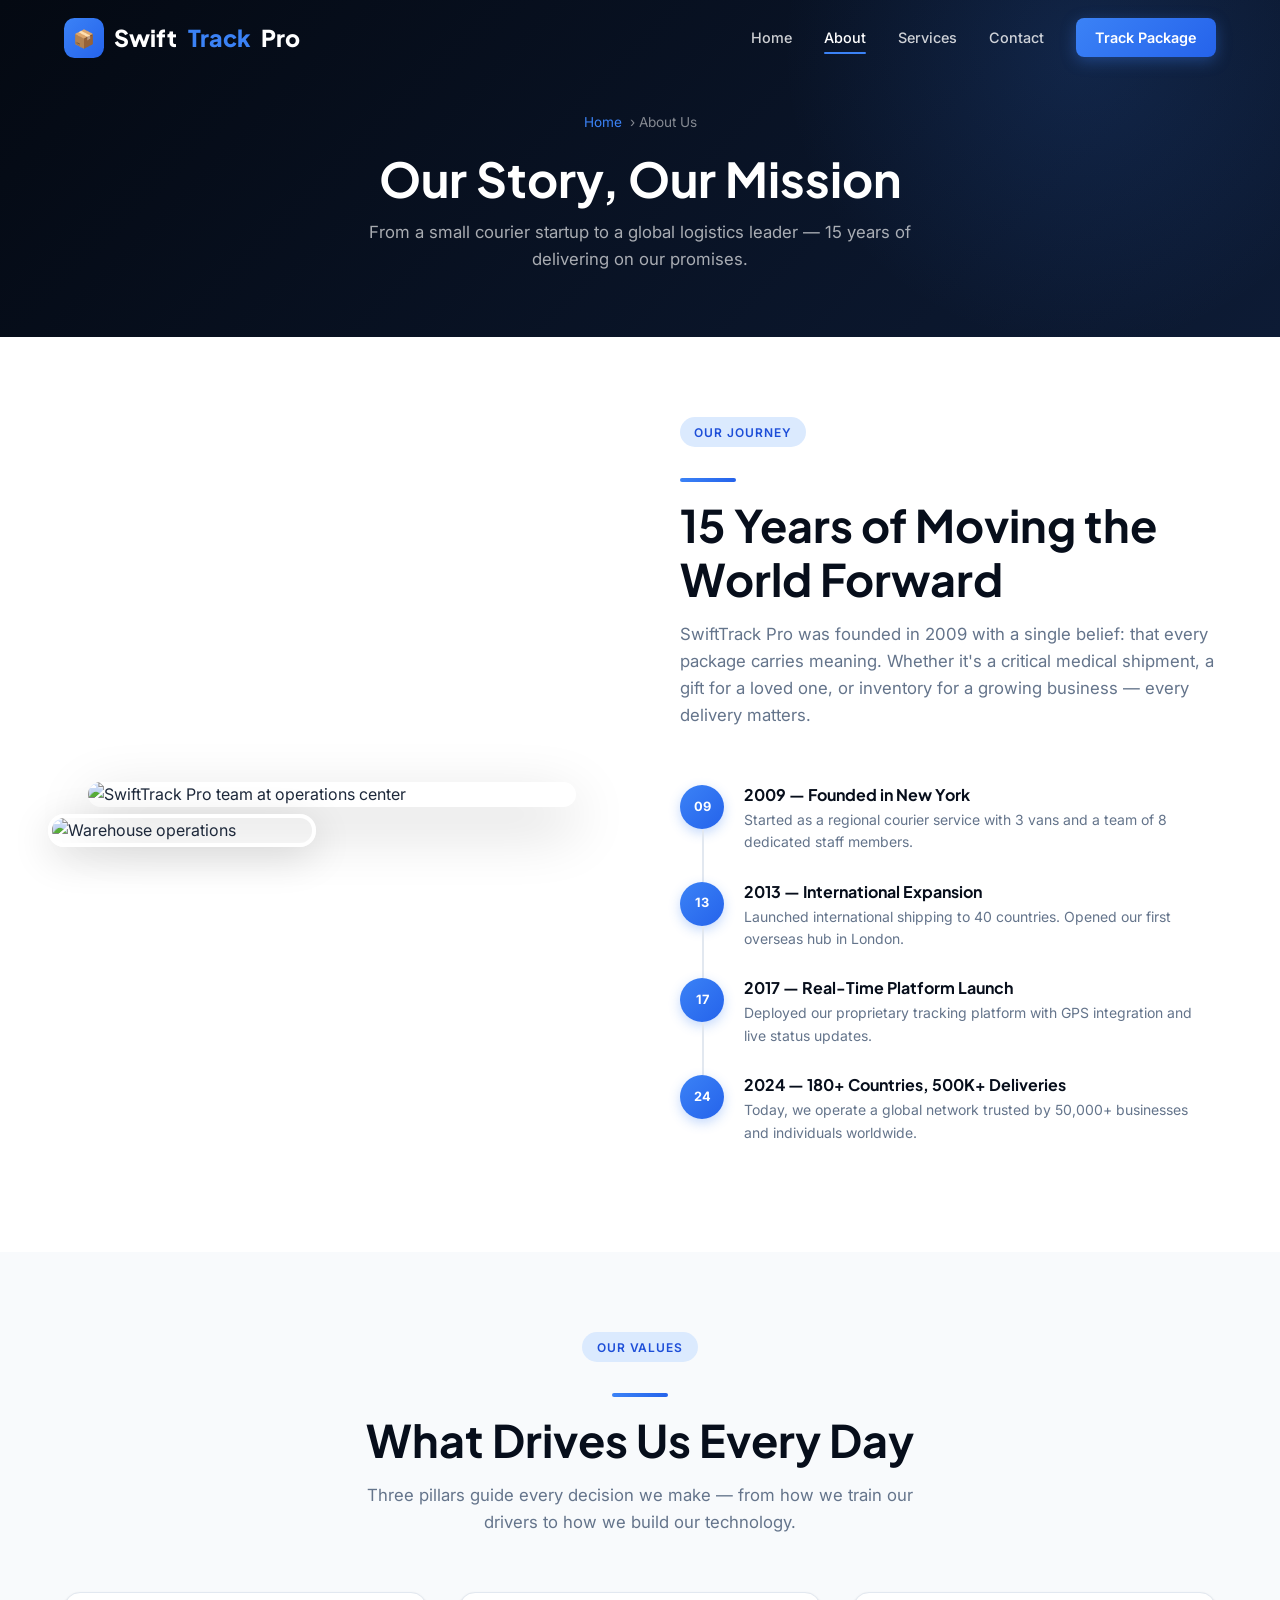
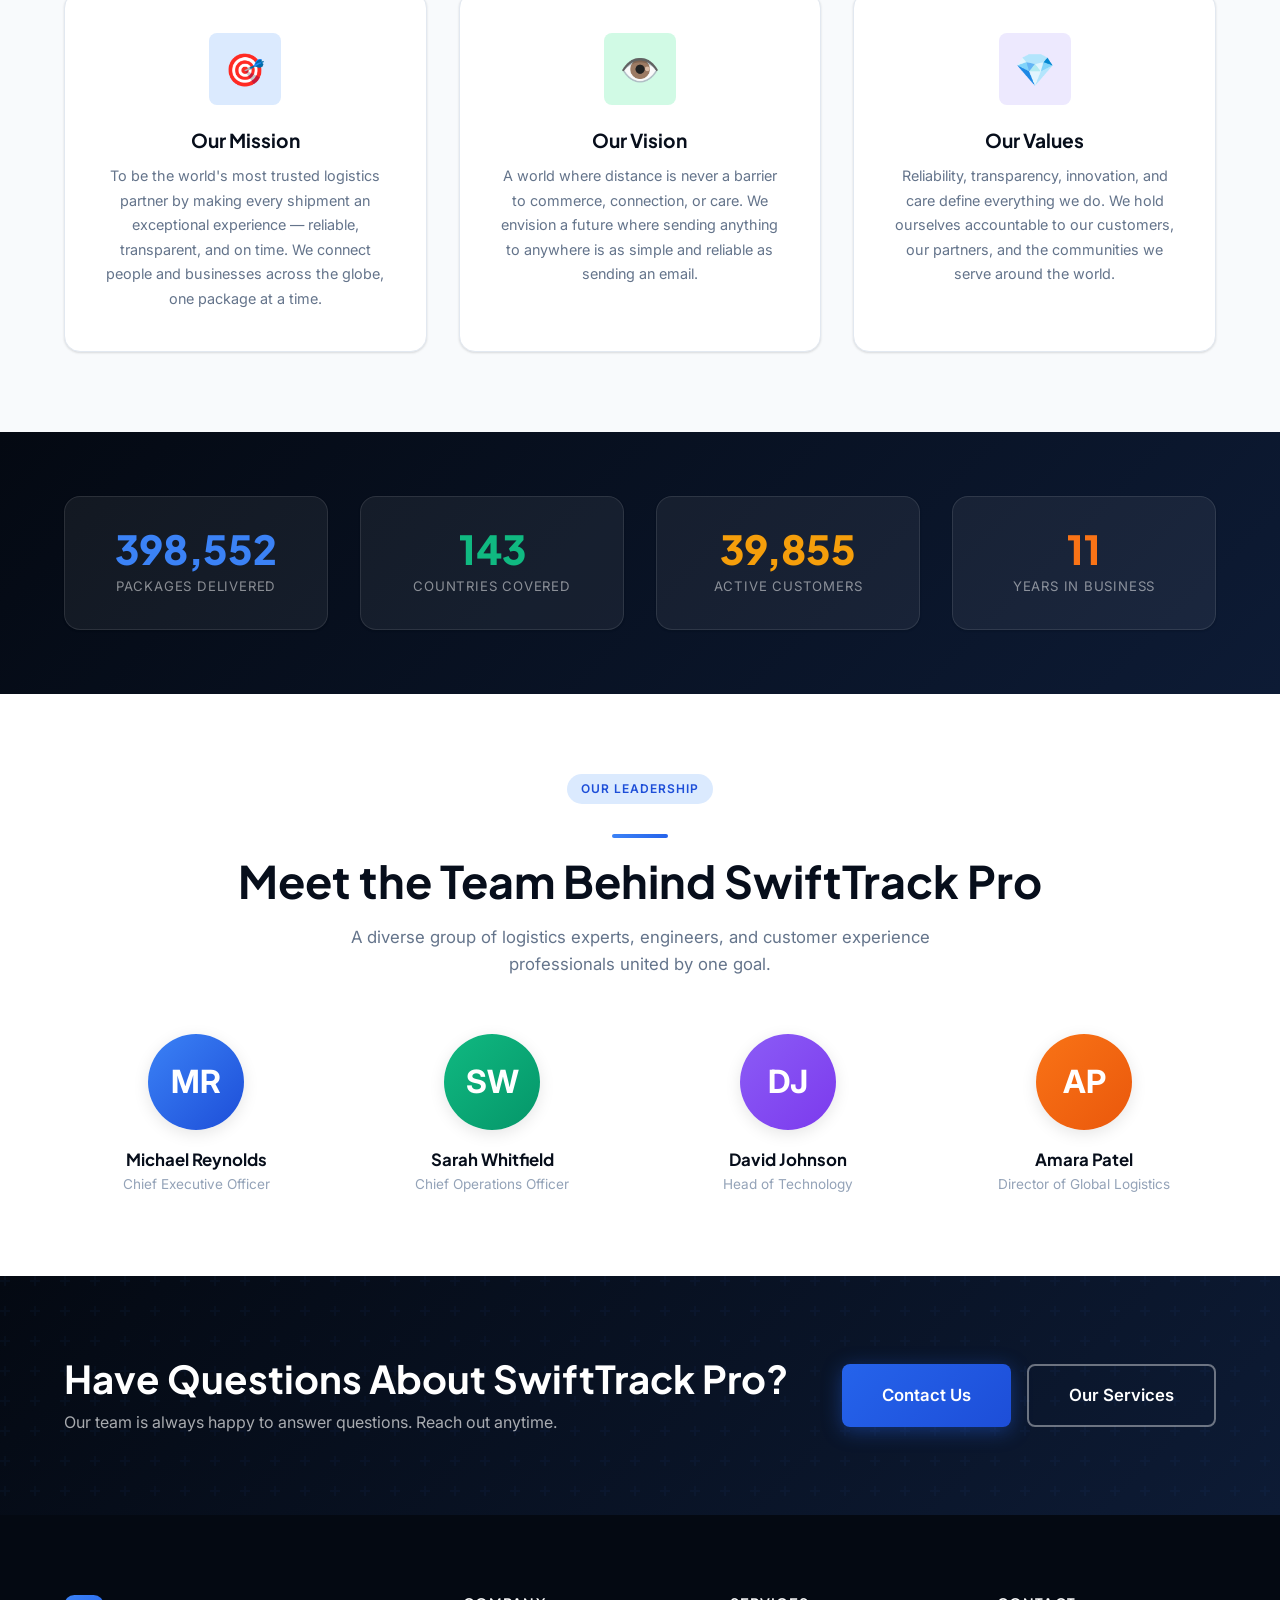
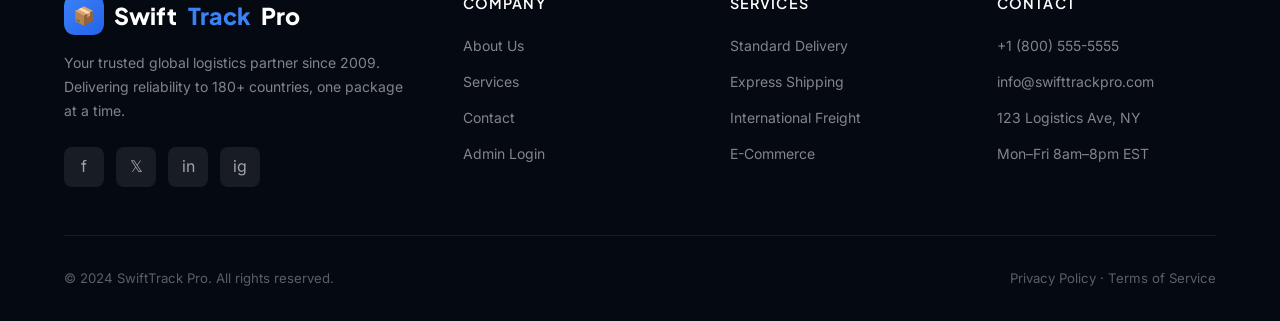
==== about.html @ 7451235c "swift track pro" ====
<!DOCTYPE html>
<html lang="en">
<head>
  <meta charset="UTF-8" />
  <meta name="viewport" content="width=device-width, initial-scale=1.0" />
  <title>About Us — SwiftTrack Pro</title>
  <meta name="description" content="Learn the story behind SwiftTrack Pro — our mission, team, and 15 years of delivering trust across 180 countries." />
  <link rel="stylesheet" href="css/style.css" />
  <link rel="icon" href="data:image/svg+xml,<svg xmlns='http://www.w3.org/2000/svg' viewBox='0 0 100 100'><text y='.9em' font-size='90'>📦</text></svg>" />
</head>
<body>

<!-- NAVBAR -->
<nav class="navbar transparent">
  <div class="container navbar-inner">
    <a href="index.html" class="logo"><div class="logo-icon">📦</div>Swift<span>Track</span> Pro</a>
    <div class="nav-links">
      <a href="index.html">Home</a>
      <a href="about.html" class="active">About</a>
      <a href="services.html">Services</a>
      <a href="contact.html">Contact</a>
      <a href="track.html" class="nav-track-btn">Track Package</a>
    </div>
    <button class="hamburger" id="hamburger"><span></span><span></span><span></span></button>
  </div>
</nav>
<div class="mobile-nav" id="mobile-nav">
  <button class="mobile-close" id="mobile-close">✕</button>
  <a href="index.html">Home</a><a href="about.html">About</a><a href="services.html">Services</a><a href="contact.html">Contact</a>
  <a href="track.html" style="color:var(--blue-light)">Track Package</a>
</div>

<!-- PAGE HERO -->
<section class="page-hero">
  <div class="breadcrumb"><a href="index.html">Home</a> › About Us</div>
  <h1>Our Story, Our Mission</h1>
  <p>From a small courier startup to a global logistics leader — 15 years of delivering on our promises.</p>
</section>

<!-- ── STORY ── -->
<section class="section about-story">
  <div class="container">
    <div class="about-story-grid">
      <div class="about-img-stack" data-animate="left">
        <img class="about-img-main" src="https://images.unsplash.com/photo-1566576912321-d58ddd7a6088?w=700&q=80" alt="SwiftTrack Pro team at operations center" loading="lazy" />
        <img class="about-img-accent" src="https://images.unsplash.com/photo-1553413077-190dd305871c?w=400&q=80" alt="Warehouse operations" loading="lazy" />
      </div>
      <div data-animate="right">
        <div class="section-heading">
          <span class="badge badge-blue">Our Journey</span>
          <div class="heading-line"></div>
          <h2>15 Years of Moving the World Forward</h2>
          <p>SwiftTrack Pro was founded in 2009 with a single belief: that every package carries meaning. Whether it's a critical medical shipment, a gift for a loved one, or inventory for a growing business — every delivery matters.</p>
        </div>
        <div class="timeline-wrap">
          <div class="timeline-item">
            <div class="timeline-dot">09</div>
            <div class="timeline-content">
              <h4>2009 — Founded in New York</h4>
              <p>Started as a regional courier service with 3 vans and a team of 8 dedicated staff members.</p>
            </div>
          </div>
          <div class="timeline-item">
            <div class="timeline-dot">13</div>
            <div class="timeline-content">
              <h4>2013 — International Expansion</h4>
              <p>Launched international shipping to 40 countries. Opened our first overseas hub in London.</p>
            </div>
          </div>
          <div class="timeline-item">
            <div class="timeline-dot">17</div>
            <div class="timeline-content">
              <h4>2017 — Real-Time Platform Launch</h4>
              <p>Deployed our proprietary tracking platform with GPS integration and live status updates.</p>
            </div>
          </div>
          <div class="timeline-item">
            <div class="timeline-dot">24</div>
            <div class="timeline-content">
              <h4>2024 — 180+ Countries, 500K+ Deliveries</h4>
              <p>Today, we operate a global network trusted by 50,000+ businesses and individuals worldwide.</p>
            </div>
          </div>
        </div>
      </div>
    </div>
  </div>
</section>

<!-- ── MISSION / VALUES ── -->
<section class="section mission-section">
  <div class="container">
    <div class="section-heading center text-center" data-animate>
      <span class="badge badge-blue">Our Values</span>
      <div class="heading-line"></div>
      <h2>What Drives Us Every Day</h2>
      <p>Three pillars guide every decision we make — from how we train our drivers to how we build our technology.</p>
    </div>
    <div class="mission-cards">
      <div class="mission-card" data-animate data-delay="1">
        <div class="mission-card-icon" style="background:#dbeafe">🎯</div>
        <h3>Our Mission</h3>
        <p>To be the world's most trusted logistics partner by making every shipment an exceptional experience — reliable, transparent, and on time. We connect people and businesses across the globe, one package at a time.</p>
      </div>
      <div class="mission-card" data-animate data-delay="2">
        <div class="mission-card-icon" style="background:#d1fae5">👁️</div>
        <h3>Our Vision</h3>
        <p>A world where distance is never a barrier to commerce, connection, or care. We envision a future where sending anything to anywhere is as simple and reliable as sending an email.</p>
      </div>
      <div class="mission-card" data-animate data-delay="3">
        <div class="mission-card-icon" style="background:#ede9fe">💎</div>
        <h3>Our Values</h3>
        <p>Reliability, transparency, innovation, and care define everything we do. We hold ourselves accountable to our customers, our partners, and the communities we serve around the world.</p>
      </div>
    </div>
  </div>
</section>

<!-- ── STATS BAR ── -->
<section class="section" style="background:linear-gradient(135deg,var(--navy-dark),var(--navy-mid));padding:4rem 0">
  <div class="container">
    <div class="stats-card-grid" style="grid-template-columns:repeat(4,1fr);gap:2rem" data-animate>
      <div class="stat-card" style="background:rgba(255,255,255,.06);border-color:rgba(255,255,255,.1)">
        <div class="stat-number" style="color:var(--blue-light)" data-count="500000">0</div>
        <div class="stat-label" style="color:rgba(255,255,255,.5)">Packages Delivered</div>
      </div>
      <div class="stat-card" style="background:rgba(255,255,255,.06);border-color:rgba(255,255,255,.1)">
        <div class="stat-number" style="color:var(--green-light)" data-count="180">0</div>
        <div class="stat-label" style="color:rgba(255,255,255,.5)">Countries Covered</div>
      </div>
      <div class="stat-card" style="background:rgba(255,255,255,.06);border-color:rgba(255,255,255,.1)">
        <div class="stat-number" style="color:#f59e0b" data-count="50000">0</div>
        <div class="stat-label" style="color:rgba(255,255,255,.5)">Active Customers</div>
      </div>
      <div class="stat-card" style="background:rgba(255,255,255,.06);border-color:rgba(255,255,255,.1)">
        <div class="stat-number" style="color:#f97316" data-count="15">0</div>
        <div class="stat-label" style="color:rgba(255,255,255,.5)">Years in Business</div>
      </div>
    </div>
  </div>
</section>

<!-- ── TEAM ── -->
<section class="section team-section">
  <div class="container">
    <div class="section-heading center text-center" data-animate>
      <span class="badge badge-blue">Our Leadership</span>
      <div class="heading-line"></div>
      <h2>Meet the Team Behind SwiftTrack Pro</h2>
      <p>A diverse group of logistics experts, engineers, and customer experience professionals united by one goal.</p>
    </div>
    <div class="team-grid">
      <div class="team-card" data-animate data-delay="1">
        <div class="team-avatar" style="background:linear-gradient(135deg,#3b82f6,#1d4ed8)">MR</div>
        <h4>Michael Reynolds</h4>
        <p>Chief Executive Officer</p>
      </div>
      <div class="team-card" data-animate data-delay="2">
        <div class="team-avatar" style="background:linear-gradient(135deg,#10b981,#059669)">SW</div>
        <h4>Sarah Whitfield</h4>
        <p>Chief Operations Officer</p>
      </div>
      <div class="team-card" data-animate data-delay="3">
        <div class="team-avatar" style="background:linear-gradient(135deg,#8b5cf6,#7c3aed)">DJ</div>
        <h4>David Johnson</h4>
        <p>Head of Technology</p>
      </div>
      <div class="team-card" data-animate data-delay="4">
        <div class="team-avatar" style="background:linear-gradient(135deg,#f97316,#ea580c)">AP</div>
        <h4>Amara Patel</h4>
        <p>Director of Global Logistics</p>
      </div>
    </div>
  </div>
</section>

<!-- CONTACT CTA -->
<section class="section contact-preview">
  <div class="container">
    <div class="contact-preview-inner">
      <div>
        <h2>Have Questions About SwiftTrack Pro?</h2>
        <p>Our team is always happy to answer questions. Reach out anytime.</p>
      </div>
      <div class="contact-btns">
        <a href="contact.html" class="btn btn-primary btn-lg">Contact Us</a>
        <a href="services.html" class="btn btn-outline btn-lg">Our Services</a>
      </div>
    </div>
  </div>
</section>

<!-- FOOTER -->
<footer class="footer">
  <div class="container">
    <div class="footer-grid">
      <div class="footer-brand">
        <div class="logo" style="margin-bottom:1rem"><div class="logo-icon">📦</div>Swift<span>Track</span> Pro</div>
        <p>Your trusted global logistics partner since 2009. Delivering reliability to 180+ countries, one package at a time.</p>
        <div class="footer-socials">
          <a href="#" class="social-btn">f</a><a href="#" class="social-btn">𝕏</a>
          <a href="#" class="social-btn">in</a><a href="#" class="social-btn">ig</a>
        </div>
      </div>
      <div class="footer-col"><h4>Company</h4><ul><li><a href="about.html">About Us</a></li><li><a href="services.html">Services</a></li><li><a href="contact.html">Contact</a></li><li><a href="admin-login.html">Admin Login</a></li></ul></div>
      <div class="footer-col"><h4>Services</h4><ul><li><a href="services.html">Standard Delivery</a></li><li><a href="services.html">Express Shipping</a></li><li><a href="services.html">International Freight</a></li><li><a href="services.html">E-Commerce</a></li></ul></div>
      <div class="footer-col"><h4>Contact</h4><ul><li><a href="tel:+18005555555">+1 (800) 555-5555</a></li><li><a href="mailto:info@swifttrackpro.com">info@swifttrackpro.com</a></li><li><a href="#">123 Logistics Ave, NY</a></li><li><a href="#">Mon–Fri 8am–8pm EST</a></li></ul></div>
    </div>
    <div class="footer-bottom">
      <p>© 2024 SwiftTrack Pro. All rights reserved.</p>
      <p>Privacy Policy · Terms of Service</p>
    </div>
  </div>
</footer>

<script src="js/main.js"></script>
</body>
</html>
---- css/style.css ----
/* ============================================================
   SwiftTrack Pro — Global Stylesheet
   ============================================================ */

@import url('https://fonts.googleapis.com/css2?family=Inter:wght@300;400;500;600;700;800;900&family=Plus+Jakarta+Sans:wght@400;500;600;700;800&display=swap');

/* ── CSS Custom Properties ── */
:root {
  --navy:        #070e1b;
  --navy-dark:   #040912;
  --navy-mid:    #0d1b35;
  --navy-light:  #112144;
  --blue:        #1d4ed8;
  --blue-mid:    #2563eb;
  --blue-light:  #3b82f6;
  --blue-pale:   #dbeafe;
  --green:       #059669;
  --green-light: #10b981;
  --green-pale:  #d1fae5;
  --orange:      #f97316;
  --orange-pale: #ffedd5;
  --red:         #dc2626;
  --red-pale:    #fee2e2;
  --gray-50:     #f8fafc;
  --gray-100:    #f1f5f9;
  --gray-200:    #e2e8f0;
  --gray-300:    #cbd5e1;
  --gray-400:    #94a3b8;
  --gray-500:    #64748b;
  --gray-600:    #475569;
  --gray-700:    #334155;
  --gray-800:    #1e293b;
  --white:       #ffffff;

  --font-main:   'Inter', sans-serif;
  --font-head:   'Plus Jakarta Sans', sans-serif;

  --shadow-sm:   0 1px 3px rgba(0,0,0,.08), 0 1px 2px rgba(0,0,0,.06);
  --shadow-md:   0 4px 16px rgba(0,0,0,.10);
  --shadow-lg:   0 10px 40px rgba(0,0,0,.14);
  --shadow-xl:   0 20px 60px rgba(0,0,0,.20);

  --radius-sm:   .5rem;
  --radius-md:   1rem;
  --radius-lg:   1.5rem;
  --radius-xl:   2rem;

  --transition:  .3s ease;
}

/* ── Reset & Base ── */
*, *::before, *::after { box-sizing: border-box; margin: 0; padding: 0; }

html { scroll-behavior: smooth; font-size: 16px; }

body {
  font-family: var(--font-main);
  background: var(--white);
  color: var(--gray-800);
  line-height: 1.6;
  overflow-x: hidden;
}

a { color: inherit; text-decoration: none; }
img { max-width: 100%; display: block; }
button { cursor: pointer; border: none; font-family: inherit; }
input, textarea, select { font-family: inherit; }
ul { list-style: none; }

/* ── Typography ── */
h1, h2, h3, h4, h5 {
  font-family: var(--font-head);
  line-height: 1.2;
  font-weight: 700;
}

/* ── Layout ── */
.container {
  width: 100%;
  max-width: 1200px;
  margin: 0 auto;
  padding: 0 1.5rem;
}

.section {
  padding: 5rem 0;
}

/* ── Utility ── */
.text-center { text-align: center; }
.text-gradient {
  background: linear-gradient(135deg, var(--blue-light), var(--green-light));
  -webkit-background-clip: text;
  -webkit-text-fill-color: transparent;
  background-clip: text;
}

.badge {
  display: inline-block;
  padding: .35rem .9rem;
  border-radius: 2rem;
  font-size: .75rem;
  font-weight: 600;
  letter-spacing: .08em;
  text-transform: uppercase;
}
.badge-blue   { background: var(--blue-pale);  color: var(--blue); }
.badge-green  { background: var(--green-pale); color: var(--green); }
.badge-orange { background: var(--orange-pale);color: var(--orange); }
.badge-red    { background: var(--red-pale);   color: var(--red); }

/* ── Buttons ── */
.btn {
  display: inline-flex;
  align-items: center;
  gap: .5rem;
  padding: .75rem 1.75rem;
  border-radius: var(--radius-sm);
  font-weight: 600;
  font-size: .95rem;
  transition: var(--transition);
  white-space: nowrap;
}
.btn-primary {
  background: linear-gradient(135deg, var(--blue-mid), var(--blue));
  color: var(--white);
  box-shadow: 0 4px 20px rgba(37,99,235,.4);
}
.btn-primary:hover {
  transform: translateY(-2px);
  box-shadow: 0 8px 30px rgba(37,99,235,.5);
}
.btn-outline {
  background: transparent;
  color: var(--white);
  border: 2px solid rgba(255,255,255,.4);
}
.btn-outline:hover {
  background: rgba(255,255,255,.1);
  border-color: var(--white);
}
.btn-outline-dark {
  background: transparent;
  color: var(--blue-mid);
  border: 2px solid var(--blue-mid);
}
.btn-outline-dark:hover {
  background: var(--blue-mid);
  color: var(--white);
}
.btn-green {
  background: linear-gradient(135deg, var(--green-light), var(--green));
  color: var(--white);
  box-shadow: 0 4px 20px rgba(16,185,129,.35);
}
.btn-green:hover {
  transform: translateY(-2px);
  box-shadow: 0 8px 30px rgba(16,185,129,.5);
}
.btn-lg { padding: 1rem 2.5rem; font-size: 1.05rem; }

/* ── Card ── */
.card {
  background: var(--white);
  border: 1px solid var(--gray-200);
  border-radius: var(--radius-md);
  box-shadow: var(--shadow-sm);
  transition: var(--transition);
}
.card:hover {
  box-shadow: var(--shadow-lg);
  transform: translateY(-4px);
}

/* ── Forms ── */
.form-group { margin-bottom: 1.25rem; }
.form-label {
  display: block;
  margin-bottom: .45rem;
  font-size: .875rem;
  font-weight: 600;
  color: var(--gray-700);
}
.form-control {
  width: 100%;
  padding: .75rem 1rem;
  border: 2px solid var(--gray-200);
  border-radius: var(--radius-sm);
  font-size: .95rem;
  color: var(--gray-800);
  background: var(--white);
  transition: var(--transition);
  outline: none;
}
.form-control:focus {
  border-color: var(--blue-light);
  box-shadow: 0 0 0 4px rgba(59,130,246,.12);
}
.form-control::placeholder { color: var(--gray-400); }

/* ── Alert Messages ── */
.alert {
  padding: 1rem 1.25rem;
  border-radius: var(--radius-sm);
  font-weight: 500;
  font-size: .9rem;
  display: flex;
  align-items: center;
  gap: .6rem;
  margin-bottom: 1rem;
}
.alert-success { background: var(--green-pale);  color: #065f46; border-left: 4px solid var(--green-light); }
.alert-error   { background: var(--red-pale);    color: #7f1d1d; border-left: 4px solid var(--red); }
.alert-info    { background: var(--blue-pale);   color: #1e3a8a; border-left: 4px solid var(--blue-light); }

/* ── Loading spinner ── */
.spinner {
  width: 1.25rem; height: 1.25rem;
  border: 2.5px solid rgba(255,255,255,.35);
  border-top-color: var(--white);
  border-radius: 50%;
  animation: spin .7s linear infinite;
  display: inline-block;
}
.spinner-dark {
  border-color: rgba(30,58,138,.2);
  border-top-color: var(--blue-mid);
}
@keyframes spin { to { transform: rotate(360deg); } }

/* ============================================================
   NAVBAR
   ============================================================ */
.navbar {
  position: fixed;
  top: 0; left: 0; right: 0;
  z-index: 1000;
  padding: 1.1rem 0;
  transition: background .4s ease, box-shadow .4s ease, padding .4s ease;
}
.navbar.transparent { background: transparent; }
.navbar.scrolled {
  background: rgba(7,14,27,.95);
  backdrop-filter: blur(20px);
  -webkit-backdrop-filter: blur(20px);
  box-shadow: 0 2px 30px rgba(0,0,0,.35);
  padding: .7rem 0;
}
.navbar-inner {
  display: flex;
  align-items: center;
  justify-content: space-between;
}
.logo {
  display: flex;
  align-items: center;
  gap: .65rem;
  font-family: var(--font-head);
  font-size: 1.45rem;
  font-weight: 800;
  color: var(--white);
}
.logo-icon {
  width: 2.5rem; height: 2.5rem;
  background: linear-gradient(135deg, var(--blue-light), var(--blue-mid));
  border-radius: .65rem;
  display: flex;
  align-items: center;
  justify-content: center;
  font-size: 1.1rem;
}
.logo span { color: var(--blue-light); }

.nav-links {
  display: flex;
  align-items: center;
  gap: 2rem;
}
.nav-links a {
  color: rgba(255,255,255,.8);
  font-size: .9rem;
  font-weight: 500;
  transition: color var(--transition);
  position: relative;
}
.nav-links a::after {
  content: '';
  position: absolute;
  bottom: -.3rem; left: 0;
  width: 0; height: 2px;
  background: var(--blue-light);
  border-radius: 2px;
  transition: width var(--transition);
}
.nav-links a:hover,
.nav-links a.active { color: var(--white); }
.nav-links a:hover::after,
.nav-links a.active::after { width: 100%; }

.nav-track-btn {
  background: linear-gradient(135deg, var(--blue-light), var(--blue-mid));
  color: var(--white) !important;
  padding: .5rem 1.2rem;
  border-radius: .5rem;
  font-weight: 600 !important;
  box-shadow: 0 4px 15px rgba(59,130,246,.35);
}
.nav-track-btn::after { display: none !important; }
.nav-track-btn:hover { box-shadow: 0 6px 20px rgba(59,130,246,.5); transform: translateY(-1px); }

.hamburger {
  display: none;
  flex-direction: column;
  gap: .35rem;
  background: none;
  padding: .4rem;
}
.hamburger span {
  display: block;
  width: 1.5rem; height: 2px;
  background: var(--white);
  border-radius: 2px;
  transition: var(--transition);
}
.hamburger.open span:nth-child(1) { transform: rotate(45deg) translate(5px,5px); }
.hamburger.open span:nth-child(2) { opacity: 0; }
.hamburger.open span:nth-child(3) { transform: rotate(-45deg) translate(5px,-5px); }

/* ── Mobile menu ── */
.mobile-nav {
  display: none;
  position: fixed;
  top: 0; left: 0; right: 0; bottom: 0;
  background: rgba(7,14,27,.98);
  z-index: 999;
  flex-direction: column;
  align-items: center;
  justify-content: center;
  gap: 2rem;
  backdrop-filter: blur(20px);
  -webkit-backdrop-filter: blur(20px);
}
.mobile-nav.open { display: flex; }
.mobile-nav a {
  color: var(--white);
  font-size: 1.5rem;
  font-weight: 600;
  font-family: var(--font-head);
  transition: color var(--transition);
}
.mobile-nav a:hover { color: var(--blue-light); }
.mobile-close {
  position: absolute;
  top: 1.5rem; right: 1.5rem;
  background: none;
  color: var(--white);
  font-size: 1.8rem;
  line-height: 1;
}

/* ============================================================
   HERO
   ============================================================ */
.hero {
  min-height: 100vh;
  background: var(--navy-dark);
  position: relative;
  display: flex;
  align-items: center;
  overflow: hidden;
}

/* ── Hero Background Slider ── */
.hero-slider {
  position: absolute;
  top: 0; left: 0; right: 0; bottom: 0;
  z-index: 0;
  background: var(--navy-dark);
}
.hero-slider::after {
  content: '';
  position: absolute;
  top: 0; left: 0; right: 0; bottom: 0;
  background: linear-gradient(135deg, rgba(4,9,18,0.85) 0%, rgba(13,27,53,0.7) 50%, rgba(17,32,64,0.85) 100%);
  z-index: 2;
}
.hero-slide {
  position: absolute;
  top: 0; left: 0; right: 0; bottom: 0;
  opacity: 0;
  background-size: cover;
  background-position: center;
  z-index: 1;
  animation: heroKenBurns 24s infinite;
}

/* 4 slides x 6s each = 24s total */
.hero-slide:nth-child(1) {
  background-image: url('https://images.unsplash.com/photo-1586528116311-ad8dd3c8310d?q=80&w=2070');
  animation-delay: 0s;
  animation-duration: 24s;
}
.hero-slide:nth-child(2) {
  background-image: url('https://images.unsplash.com/photo-1575390666060-b8eec1c70e28?q=80&w=2070');
  animation-delay: 6s;
  animation-duration: 24s;
}
.hero-slide:nth-child(3) {
  background-image: url('https://images.unsplash.com/photo-1601584115197-04ecc0da31d7?q=80&w=2070');
  animation-delay: 12s;
  animation-duration: 24s;
}
.hero-slide:nth-child(4) {
  background-image: url('https://images.unsplash.com/photo-1542296332-2e4473faf563?q=80&w=2070');
  animation-delay: 18s;
  animation-duration: 24s;
}

@keyframes heroKenBurns {
  0% {
    opacity: 0;
    transform: scale(1.15);
  }
  4% {
    opacity: 1;
  }
  25% {
    opacity: 1;
    transform: scale(1.04);
  }
  30% {
    opacity: 0;
    transform: scale(1);
  }
  100% {
    opacity: 0;
    transform: scale(1);
  }
}



.hero-content {
  position: relative;
  z-index: 1;
  max-width: 720px;
}
.hero-badge {
  display: inline-flex;
  align-items: center;
  gap: .5rem;
  background: rgba(59,130,246,.15);
  border: 1px solid rgba(59,130,246,.3);
  color: var(--blue-light);
  padding: .45rem 1.1rem;
  border-radius: 2rem;
  font-size: .8rem;
  font-weight: 600;
  letter-spacing: .07em;
  text-transform: uppercase;
  margin-bottom: 1.5rem;
  animation: fadeInUp .6s ease both;
}
.hero h1 {
  font-size: clamp(2.4rem, 5vw, 3.8rem);
  color: var(--white);
  margin-bottom: 1.5rem;
  animation: fadeInUp .7s ease .1s both;
}
.hero p {
  font-size: 1.15rem;
  color: rgba(255,255,255,.7);
  max-width: 560px;
  margin-bottom: 2.5rem;
  animation: fadeInUp .8s ease .2s both;
}
.hero-cta {
  display: flex;
  gap: 1rem;
  flex-wrap: wrap;
  animation: fadeInUp .9s ease .3s both;
}
.hero-stats {
  display: flex;
  gap: 3rem;
  margin-top: 3.5rem;
  animation: fadeInUp 1s ease .4s both;
}
.hero-stat-number {
  font-size: 2rem;
  font-weight: 800;
  color: var(--white);
  font-family: var(--font-head);
  line-height: 1;
}
.hero-stat-label {
  font-size: .8rem;
  color: rgba(255,255,255,.5);
  margin-top: .25rem;
  text-transform: uppercase;
  letter-spacing: .08em;
}

/* ── Quick-track widget ── */
.hero-track-widget {
  background: rgba(255,255,255,.06);
  backdrop-filter: blur(20px);
  -webkit-backdrop-filter: blur(20px);
  border: 1px solid rgba(255,255,255,.12);
  border-radius: var(--radius-md);
  padding: 1.75rem;
  margin-top: 2.5rem;
  max-width: 520px;
  animation: fadeInUp 1s ease .5s both;
}
.hero-track-widget h3 {
  color: var(--white);
  font-size: 1rem;
  margin-bottom: 1rem;
}
.track-input-row {
  display: flex;
  gap: .75rem;
}
.track-input-row .form-control {
  background: rgba(255,255,255,.08);
  border-color: rgba(255,255,255,.2);
  color: var(--white);
  flex: 1;
}
.track-input-row .form-control::placeholder { color: rgba(255,255,255,.4); }
.track-input-row .form-control:focus {
  border-color: var(--blue-light);
  background: rgba(255,255,255,.12);
  box-shadow: 0 0 0 4px rgba(59,130,246,.2);
}

/* ============================================================
   SECTION HEADINGS
   ============================================================ */
.section-heading {
  margin-bottom: 3.5rem;
}
.section-heading .badge { margin-bottom: .9rem; }
.section-heading h2 {
  font-size: clamp(1.9rem, 3.5vw, 2.8rem);
  color: var(--navy);
  margin-bottom: 1rem;
}
.section-heading p {
  font-size: 1.05rem;
  color: var(--gray-500);
  max-width: 580px;
}
.section-heading.center p { margin: 0 auto; }

/* divider line */
.heading-line {
  width: 3.5rem; height: 4px;
  background: linear-gradient(90deg, var(--blue-light), var(--blue-mid));
  border-radius: 2px;
  margin: 1rem 0;
}
.section-heading.center .heading-line { margin: 1rem auto; }

/* ============================================================
   HOME — INTRO / COMPANY
   ============================================================ */
.intro-section { background: var(--gray-50); }
.intro-grid {
  display: grid;
  grid-template-columns: 1fr 1fr;
  gap: 5rem;
  align-items: center;
}
.intro-img-wrap {
  position: relative;
}
.intro-img-wrap img {
  width: 100%;
  border-radius: var(--radius-lg);
  box-shadow: var(--shadow-xl);
}
.intro-img-badge {
  position: absolute;
  bottom: -1.5rem; right: -1.5rem;
  background: var(--white);
  border-radius: var(--radius-md);
  padding: 1.25rem 1.5rem;
  box-shadow: var(--shadow-lg);
  text-align: center;
}
.intro-img-badge .number {
  font-size: 2rem;
  font-weight: 800;
  color: var(--blue-mid);
  font-family: var(--font-head);
  line-height: 1;
}
.intro-img-badge .label {
  font-size: .75rem;
  color: var(--gray-500);
  margin-top: .25rem;
}
.intro-features {
  display: grid;
  grid-template-columns: 1fr 1fr;
  gap: 1rem;
  margin-top: 1.5rem;
}
.intro-feature {
  display: flex;
  align-items: flex-start;
  gap: .75rem;
}
.feature-icon-sm {
  width: 2.25rem; height: 2.25rem;
  min-width: 2.25rem;
  border-radius: .5rem;
  background: var(--blue-pale);
  display: flex;
  align-items: center;
  justify-content: center;
  font-size: 1rem;
}

/* ============================================================
   HOME — SERVICES / FEATURES
   ============================================================ */
.services-grid {
  display: grid;
  grid-template-columns: repeat(3, 1fr);
  gap: 1.75rem;
}
.service-card {
  padding: 2.25rem;
  border-radius: var(--radius-md);
  background: var(--white);
  border: 1px solid var(--gray-200);
  transition: var(--transition);
  position: relative;
  overflow: hidden;
}
.service-card::before {
  content: '';
  position: absolute;
  top: 0; left: 0; right: 0;
  height: 4px;
  background: linear-gradient(90deg, var(--blue-light), var(--blue-mid));
  transform: scaleX(0);
  transition: transform var(--transition);
  transform-origin: left;
}
.service-card:hover { transform: translateY(-6px); box-shadow: var(--shadow-lg); }
.service-card:hover::before { transform: scaleX(1); }
.service-icon {
  width: 3.5rem; height: 3.5rem;
  border-radius: .85rem;
  display: flex;
  align-items: center;
  justify-content: center;
  font-size: 1.5rem;
  margin-bottom: 1.5rem;
  transition: transform var(--transition);
}
.service-card:hover .service-icon { transform: scale(1.12) rotate(-5deg); }
.service-card h3 { font-size: 1.15rem; color: var(--navy); margin-bottom: .65rem; }
.service-card p  { font-size: .9rem; color: var(--gray-500); line-height: 1.65; }
.service-icon-1 { background: #dbeafe; }
.service-icon-2 { background: #d1fae5; }
.service-icon-3 { background: #fce7f3; }
.service-icon-4 { background: #ede9fe; }
.service-icon-5 { background: #ffedd5; }
.service-icon-6 { background: #ecfdf5; }

/* ============================================================
   HOME — HOW IT WORKS
   ============================================================ */
.how-section { background: var(--navy); position: relative; overflow: hidden; }
.how-section::before {
  content: '';
  position: absolute;
  top: -100px; right: -100px;
  width: 400px; height: 400px;
  border-radius: 50%;
  background: radial-gradient(circle, rgba(59,130,246,.12) 0%, transparent 70%);
}
.how-section .section-heading h2,
.how-section .section-heading p { color: var(--white); }
.how-section .section-heading p { color: rgba(255,255,255,.6); }
.how-section .heading-line { background: linear-gradient(90deg, var(--green-light), var(--blue-light)); }

.steps-grid {
  display: grid;
  grid-template-columns: repeat(4, 1fr);
  gap: 1.5rem;
  position: relative;
  z-index: 1;
}
.steps-grid::before {
  content: '';
  position: absolute;
  top: 2.5rem;
  left: calc(12.5% + 1.75rem);
  right: calc(12.5% + 1.75rem);
  height: 2px;
  background: linear-gradient(90deg, var(--blue-light), var(--blue-mid));
  opacity: .3;
}
.step-card {
  text-align: center;
  padding: 2rem 1.5rem;
}
.step-number {
  width: 3.5rem; height: 3.5rem;
  border-radius: 50%;
  background: linear-gradient(135deg, var(--blue-light), var(--blue-mid));
  color: var(--white);
  font-size: 1.25rem;
  font-weight: 800;
  display: flex;
  align-items: center;
  justify-content: center;
  margin: 0 auto 1.5rem;
  position: relative;
  z-index: 1;
  box-shadow: 0 4px 20px rgba(59,130,246,.45);
}
.step-card h3 { color: var(--white); font-size: 1.05rem; margin-bottom: .6rem; }
.step-card p  { color: rgba(255,255,255,.55); font-size: .875rem; line-height: 1.65; }

/* ============================================================
   HOME — WHY CHOOSE US
   ============================================================ */
.why-section { background: var(--gray-50); }
.why-grid {
  display: grid;
  grid-template-columns: 1fr 1fr;
  gap: 5rem;
  align-items: center;
}
.why-list { display: flex; flex-direction: column; gap: 1.5rem; }
.why-item {
  display: flex;
  gap: 1.25rem;
  align-items: flex-start;
}
.why-icon {
  width: 3rem; height: 3rem;
  min-width: 3rem;
  border-radius: .75rem;
  display: flex;
  align-items: center;
  justify-content: center;
  font-size: 1.2rem;
  background: var(--blue-pale);
}
.why-item h4 { font-size: 1rem; color: var(--navy); margin-bottom: .35rem; }
.why-item p  { font-size: .875rem; color: var(--gray-500); line-height: 1.65; }

.why-visual {
  position: relative;
}
.stats-card-grid {
  display: grid;
  grid-template-columns: 1fr 1fr;
  gap: 1.25rem;
}
.stat-card {
  background: var(--white);
  border: 1px solid var(--gray-200);
  border-radius: var(--radius-md);
  padding: 2rem;
  text-align: center;
  box-shadow: var(--shadow-sm);
  transition: var(--transition);
}
.stat-card:hover { box-shadow: var(--shadow-lg); transform: translateY(-3px); }
.stat-card .stat-number {
  font-size: 2.5rem;
  font-weight: 800;
  color: var(--blue-mid);
  font-family: var(--font-head);
  line-height: 1;
}
.stat-card .stat-label {
  font-size: .825rem;
  color: var(--gray-500);
  margin-top: .4rem;
  text-transform: uppercase;
  letter-spacing: .06em;
}

/* ============================================================
   HOME — TESTIMONIALS
   ============================================================ */
.testimonials-section { background: var(--white); }
.testimonials-slider {
  overflow: hidden;
  position: relative;
}
.testimonials-track {
  display: flex;
  gap: 1.75rem;
  animation: marquee 40s linear infinite;
  width: max-content;
}
.testimonials-track:hover { animation-play-state: paused; }
@keyframes marquee {
  0%   { transform: translateX(0); }
  100% { transform: translateX(-50%); }
}
.review-card {
  background: var(--white);
  border: 1px solid var(--gray-200);
  border-radius: var(--radius-md);
  padding: 2rem;
  min-width: 320px;
  max-width: 320px;
  transition: var(--transition);
  box-shadow: var(--shadow-sm);
}
.review-card:hover {
  box-shadow: var(--shadow-lg);
  transform: translateY(-4px);
}
.review-stars { color: #f59e0b; font-size: 1rem; letter-spacing: .1em; margin-bottom: 1rem; }
.review-text {
  font-size: .9rem;
  color: var(--gray-600);
  line-height: 1.7;
  margin-bottom: 1.5rem;
  font-style: italic;
}
.reviewer {
  display: flex;
  align-items: center;
  gap: .9rem;
}
.reviewer-avatar {
  width: 2.75rem; height: 2.75rem;
  border-radius: 50%;
  background: linear-gradient(135deg, var(--blue-light), var(--blue-mid));
  display: flex;
  align-items: center;
  justify-content: center;
  color: var(--white);
  font-weight: 700;
  font-size: 1rem;
}
.reviewer-name { font-weight: 600; font-size: .9rem; color: var(--navy); }
.reviewer-role { font-size: .775rem; color: var(--gray-400); }

/* ============================================================
   HOME — CONTACT PREVIEW
   ============================================================ */
.contact-preview {
  background: linear-gradient(135deg, var(--navy-dark) 0%, var(--navy-mid) 100%);
  position: relative;
  overflow: hidden;
}
.contact-preview::before {
  content: '';
  position: absolute;
  inset: 0;
  background: url("data:image/svg+xml,%3Csvg width='60' height='60' viewBox='0 0 60 60' xmlns='http://www.w3.org/2000/svg'%3E%3Cg fill='none' fill-rule='evenodd'%3E%3Cg fill='%233b82f6' fill-opacity='0.04'%3E%3Cpath d='M36 34v-4h-2v4h-4v2h4v4h2v-4h4v-2h-4zm0-30V0h-2v4h-4v2h4v4h2V6h4V4h-4zM6 34v-4H4v4H0v2h4v4h2v-4h4v-2H6zM6 4V0H4v4H0v2h4v4h2V6h4V4H6z'/%3E%3C/g%3E%3C/g%3E%3C/svg%3E");
}
.contact-preview-inner {
  position: relative;
  z-index: 1;
  display: flex;
  align-items: center;
  justify-content: space-between;
  gap: 2rem;
  flex-wrap: wrap;
}
.contact-preview h2 { font-size: clamp(1.7rem, 3vw, 2.5rem); color: var(--white); }
.contact-preview p  { color: rgba(255,255,255,.65); margin-top: .5rem; }
.contact-btns { display: flex; gap: 1rem; }

/* ============================================================
   FOOTER
   ============================================================ */
.footer {
  background: var(--navy-dark);
  padding: 5rem 0 2rem;
}
.footer-grid {
  display: grid;
  grid-template-columns: 1.6fr 1fr 1fr 1fr;
  gap: 3rem;
  margin-bottom: 3rem;
}
.footer-brand p {
  color: rgba(255,255,255,.5);
  font-size: .875rem;
  line-height: 1.7;
  margin-top: 1rem;
}
.footer-socials {
  display: flex;
  gap: .75rem;
  margin-top: 1.5rem;
}
.social-btn {
  width: 2.5rem; height: 2.5rem;
  border-radius: .5rem;
  background: rgba(255,255,255,.08);
  display: flex;
  align-items: center;
  justify-content: center;
  color: rgba(255,255,255,.6);
  font-size: 1rem;
  transition: var(--transition);
}
.social-btn:hover { background: var(--blue-light); color: var(--white); }

.footer-col h4 {
  color: var(--white);
  font-size: .9rem;
  font-weight: 600;
  text-transform: uppercase;
  letter-spacing: .08em;
  margin-bottom: 1.25rem;
}
.footer-col ul li { margin-bottom: .65rem; }
.footer-col ul li a {
  color: rgba(255,255,255,.5);
  font-size: .875rem;
  transition: color var(--transition);
}
.footer-col ul li a:hover { color: var(--white); }

.footer-bottom {
  border-top: 1px solid rgba(255,255,255,.08);
  padding-top: 2rem;
  display: flex;
  align-items: center;
  justify-content: space-between;
  flex-wrap: wrap;
  gap: 1rem;
}
.footer-bottom p { color: rgba(255,255,255,.35); font-size: .825rem; }

/* ============================================================
   PAGE HERO (inner pages)
   ============================================================ */
.page-hero {
  padding: 7rem 0 4rem;
  background: linear-gradient(135deg, var(--navy-dark) 0%, var(--navy-mid) 100%);
  position: relative;
  overflow: hidden;
  text-align: center;
}
.page-hero::before {
  content: '';
  position: absolute;
  width: 600px; height: 600px;
  top: -250px; right: -100px;
  border-radius: 50%;
  background: radial-gradient(circle, rgba(59,130,246,.15) 0%, transparent 70%);
}
.page-hero h1 { font-size: clamp(2rem, 4vw, 3rem); color: var(--white); position: relative; z-index: 1; }
.page-hero p  {
  color: rgba(255,255,255,.65);
  font-size: 1.05rem;
  margin: .75rem auto 0;
  max-width: 560px;
  position: relative; z-index: 1;
}
.breadcrumb {
  display: flex;
  align-items: center;
  justify-content: center;
  gap: .5rem;
  color: rgba(255,255,255,.5);
  font-size: .85rem;
  margin-bottom: 1rem;
  position: relative; z-index: 1;
}
.breadcrumb a { color: var(--blue-light); }
.breadcrumb a:hover { text-decoration: underline; }

/* ============================================================
   ABOUT PAGE
   ============================================================ */
.about-story { background: var(--white); }
.about-story-grid { display: grid; grid-template-columns: 1fr 1fr; gap: 5rem; align-items: center; }
.about-img-stack { position: relative; padding: 1.5rem; }
.about-img-main {
  border-radius: var(--radius-lg);
  box-shadow: var(--shadow-xl);
  width: 100%;
}
.about-img-accent {
  position: absolute;
  bottom: -1rem; left: -1rem;
  width: 50%;
  border-radius: var(--radius-md);
  box-shadow: var(--shadow-lg);
  border: 4px solid var(--white);
}
.timeline-wrap { margin-top: 1.5rem; }
.timeline-item {
  display: flex;
  gap: 1.25rem;
  padding-bottom: 1.75rem;
  position: relative;
}
.timeline-item:not(:last-child)::after {
  content: '';
  position: absolute;
  left: 1.35rem;
  top: 2.8rem;
  bottom: 0;
  width: 2px;
  background: var(--gray-200);
}
.timeline-dot {
  width: 2.75rem; height: 2.75rem;
  min-width: 2.75rem;
  border-radius: 50%;
  background: linear-gradient(135deg, var(--blue-light), var(--blue-mid));
  display: flex;
  align-items: center;
  justify-content: center;
  color: var(--white);
  font-weight: 700;
  font-size: .8rem;
  box-shadow: 0 4px 12px rgba(59,130,246,.3);
}
.timeline-content h4 { font-size: 1rem; color: var(--navy); margin-bottom: .3rem; }
.timeline-content p  { font-size: .875rem; color: var(--gray-500); }

.mission-section { background: var(--gray-50); }
.mission-cards { display: grid; grid-template-columns: repeat(3, 1fr); gap: 2rem; }
.mission-card {
  background: var(--white);
  border: 1px solid var(--gray-200);
  border-radius: var(--radius-md);
  padding: 2.5rem;
  text-align: center;
  box-shadow: var(--shadow-sm);
  transition: var(--transition);
}
.mission-card:hover { box-shadow: var(--shadow-lg); transform: translateY(-5px); }
.mission-card-icon {
  width: 4.5rem; height: 4.5rem;
  border-radius: var(--radius-sm);
  display: flex;
  align-items: center;
  justify-content: center;
  font-size: 2rem;
  margin: 0 auto 1.5rem;
}
.mission-card h3 { font-size: 1.2rem; color: var(--navy); margin-bottom: .75rem; }
.mission-card p  { font-size: .9rem; color: var(--gray-500); line-height: 1.7; }

.team-section { background: var(--white); }
.team-grid { display: grid; grid-template-columns: repeat(4, 1fr); gap: 2rem; }
.team-card { text-align: center; }
.team-avatar {
  width: 6rem; height: 6rem;
  border-radius: 50%;
  margin: 0 auto 1.25rem;
  display: flex;
  align-items: center;
  justify-content: center;
  font-size: 2rem;
  font-weight: 700;
  color: var(--white);
  box-shadow: var(--shadow-md);
}
.team-card h4 { font-size: 1.05rem; color: var(--navy); }
.team-card p  { font-size: .85rem; color: var(--gray-400); margin-top: .25rem; }

/* ============================================================
   SERVICES PAGE
   ============================================================ */
.services-full { padding: 5rem 0; background: var(--white); }
.services-full-grid { display: grid; grid-template-columns: repeat(3, 1fr); gap: 2rem; }
.service-full-card {
  border: 1px solid var(--gray-200);
  border-radius: var(--radius-md);
  padding: 2.5rem;
  transition: var(--transition);
  position: relative;
  overflow: hidden;
}
.service-full-card:hover { box-shadow: var(--shadow-lg); transform: translateY(-5px); }
.service-full-card .service-icon { margin-bottom: 1.25rem; }
.service-full-card h3 { font-size: 1.2rem; color: var(--navy); margin-bottom: .75rem; }
.service-full-card p  { font-size: .9rem; color: var(--gray-500); line-height: 1.7; margin-bottom: 1.25rem; }
.service-features-list li {
  display: flex;
  align-items: center;
  gap: .6rem;
  font-size: .875rem;
  color: var(--gray-600);
  margin-bottom: .45rem;
}
.service-features-list li::before {
  content: '✓';
  color: var(--green-light);
  font-weight: 700;
}

.pricing-section { background: var(--gray-50); }
.pricing-grid { display: grid; grid-template-columns: repeat(3, 1fr); gap: 2rem; }
.pricing-card {
  background: var(--white);
  border: 2px solid var(--gray-200);
  border-radius: var(--radius-lg);
  padding: 2.5rem;
  text-align: center;
  transition: var(--transition);
  position: relative;
}
.pricing-card:hover { box-shadow: var(--shadow-lg); }
.pricing-card.featured {
  border-color: var(--blue-mid);
  box-shadow: 0 0 0 1px var(--blue-mid), var(--shadow-lg);
}
.pricing-card .popular {
  background: var(--blue-mid);
  color: var(--white);
  font-size: .75rem;
  font-weight: 700;
  padding: .3rem .9rem;
  border-radius: 2rem;
  position: absolute;
  top: -1rem;
  left: 50%;
  transform: translateX(-50%);
  text-transform: uppercase;
  letter-spacing: .08em;
  white-space: nowrap;
}
.pricing-plan { font-size: .85rem; font-weight: 600; text-transform: uppercase; letter-spacing: .1em; color: var(--gray-400); margin-bottom: .75rem; }
.pricing-price { font-size: 2.8rem; font-weight: 800; color: var(--navy); font-family: var(--font-head); line-height: 1; }
.pricing-price span { font-size: 1rem; color: var(--gray-400); }
.pricing-desc { font-size: .875rem; color: var(--gray-500); margin: .75rem 0 1.75rem; }
.pricing-list { text-align: left; margin-bottom: 2rem; }
.pricing-list li {
  display: flex;
  align-items: center;
  gap: .6rem;
  padding: .45rem 0;
  font-size: .875rem;
  color: var(--gray-600);
  border-bottom: 1px solid var(--gray-100);
}
.pricing-list li .tick { color: var(--green-light); font-weight: 700; }
.pricing-list li .cross { color: var(--gray-400); }

/* ============================================================
   CONTACT PAGE
   ============================================================ */
.contact-section { background: var(--white); }
.contact-grid { display: grid; grid-template-columns: 1fr 1.5fr; gap: 4rem; }
.contact-info-wrap { display: flex; flex-direction: column; gap: 1.5rem; }
.contact-info-card {
  display: flex;
  gap: 1.25rem;
  align-items: flex-start;
  background: var(--gray-50);
  border: 1px solid var(--gray-200);
  border-radius: var(--radius-md);
  padding: 1.5rem;
  transition: var(--transition);
}
.contact-info-card:hover { box-shadow: var(--shadow-md); transform: translateX(4px); }
.contact-info-icon {
  width: 3rem; height: 3rem;
  min-width: 3rem;
  border-radius: .75rem;
  background: var(--blue-pale);
  display: flex; align-items: center; justify-content: center;
  font-size: 1.2rem;
}
.contact-info-card h4 { font-size: .95rem; color: var(--navy); margin-bottom: .35rem; }
.contact-info-card p  { font-size: .875rem; color: var(--gray-500); }

.contact-form-card {
  background: var(--white);
  border: 1px solid var(--gray-200);
  border-radius: var(--radius-lg);
  padding: 3rem;
  box-shadow: var(--shadow-md);
}
.contact-form-card h3 { font-size: 1.5rem; color: var(--navy); margin-bottom: .5rem; }
.contact-form-card p  { font-size: .9rem; color: var(--gray-500); margin-bottom: 2rem; }
.form-row { display: grid; grid-template-columns: 1fr 1fr; gap: 1rem; }

/* ============================================================
   TRACK PAGE
   ============================================================ */
.track-section { background: var(--gray-50); min-height: calc(100vh - 80px); padding: 2rem 0 4rem; }
.track-box {
  background: var(--white);
  border: 1px solid var(--gray-200);
  border-radius: var(--radius-lg);
  padding: 3rem;
  box-shadow: var(--shadow-md);
  margin-bottom: 2.5rem;
}
.track-box h2 { font-size: 1.6rem; color: var(--navy); margin-bottom: .5rem; }
.track-box p  { font-size: .9rem; color: var(--gray-500); margin-bottom: 2rem; }
.track-form-row { display: flex; gap: 1rem; }
.track-form-row .form-control { font-size: 1.05rem; padding: .95rem 1.25rem; }

/* Result card */
.result-area { display: none; }
.result-area.active { display: block; }

.shipment-header {
  display: flex;
  align-items: flex-start;
  justify-content: space-between;
  flex-wrap: wrap;
  gap: 1rem;
  margin-bottom: 2rem;
}
.shipment-code {
  font-size: .8rem;
  color: var(--gray-400);
  text-transform: uppercase;
  letter-spacing: .1em;
  margin-bottom: .35rem;
}
.shipment-title { font-size: 1.7rem; font-weight: 800; color: var(--navy); font-family: var(--font-head); }

.shipment-progress {
  background: var(--gray-100);
  border-radius: 2rem;
  height: .75rem;
  margin: 1.5rem 0;
  overflow: hidden;
}
.progress-fill {
  height: 100%;
  background: linear-gradient(90deg, var(--blue-light), var(--green-light));
  border-radius: 2rem;
  transition: width 1s ease;
}

.shipment-info-grid {
  display: grid;
  grid-template-columns: repeat(3, 1fr);
  gap: 1.25rem;
  margin-bottom: 2rem;
}
.info-item {
  background: var(--gray-50);
  border: 1px solid var(--gray-200);
  border-radius: var(--radius-sm);
  padding: 1.25rem;
}
.info-label { font-size: .75rem; color: var(--gray-400); text-transform: uppercase; letter-spacing: .08em; margin-bottom: .35rem; }
.info-value { font-size: .95rem; font-weight: 600; color: var(--navy); }

/* Timeline */
.timeline-section { margin-top: 2.5rem; }
.timeline-section h3 { font-size: 1.15rem; color: var(--navy); margin-bottom: 1.75rem; }
.track-timeline { position: relative; padding-left: 2.5rem; }
.track-timeline::before {
  content: '';
  position: absolute;
  left: 1.05rem; top: 1.5rem; bottom: 1.5rem;
  width: 2px;
  background: var(--gray-200);
}
.track-event {
  position: relative;
  margin-bottom: 2rem;
}
.track-event::before {
  content: '';
  position: absolute;
  left: -2.5rem;
  top: .35rem;
  width: .85rem; height: .85rem;
  border-radius: 50%;
  background: var(--gray-300);
  border: 3px solid var(--white);
  box-shadow: 0 0 0 2px var(--gray-300);
}
.track-event.current::before {
  background: var(--blue-mid);
  box-shadow: 0 0 0 2px var(--blue-mid), 0 0 0 5px rgba(37,99,235,.2);
  animation: blinkDot 1.5s ease-in-out infinite;
}
.track-event.delivered::before { background: var(--green-light); box-shadow: 0 0 0 2px var(--green-light); }
@keyframes blinkDot {
  0%, 100% { box-shadow: 0 0 0 2px var(--blue-mid), 0 0 0 5px rgba(37,99,235,.2); }
  50%       { box-shadow: 0 0 0 2px var(--blue-mid), 0 0 0 10px rgba(37,99,235,.05); }
}
.track-event-status { font-size: .8rem; font-weight: 700; text-transform: uppercase; letter-spacing: .08em; color: var(--blue-mid); margin-bottom: .2rem; }
.track-event.delivered .track-event-status { color: var(--green); }
.track-event-location { font-size: .95rem; font-weight: 600; color: var(--navy); margin-bottom: .2rem; }
.track-event-desc { font-size: .875rem; color: var(--gray-500); }
.track-event-time { font-size: .775rem; color: var(--gray-400); margin-top: .25rem; }

/* ============================================================
   ADMIN LOGIN
   ============================================================ */
.admin-login-page {
  min-height: 100vh;
  background: linear-gradient(135deg, var(--navy-dark) 0%, var(--navy-mid) 100%);
  display: flex;
  align-items: center;
  justify-content: center;
  padding: 2rem;
}
.admin-login-box {
  background: var(--white);
  border-radius: var(--radius-lg);
  padding: 3rem;
  width: 100%;
  max-width: 440px;
  box-shadow: var(--shadow-xl);
}
.admin-login-logo {
  text-align: center;
  margin-bottom: 2rem;
}
.admin-login-logo .logo-icon {
  margin: 0 auto 1rem;
  width: 3.5rem; height: 3.5rem;
  font-size: 1.5rem;
}
.admin-login-box h2 { text-align: center; font-size: 1.6rem; color: var(--navy); margin-bottom: .4rem; }
.admin-login-box p  { text-align: center; font-size: .9rem; color: var(--gray-400); margin-bottom: 2rem; }

/* ============================================================
   SCROLL ANIMATIONS
   ============================================================ */
[data-animate] {
  opacity: 0;
  transform: translateY(30px);
  transition: opacity .7s ease, transform .7s ease;
}
[data-animate].in-view {
  opacity: 1;
  transform: translateY(0);
}
[data-animate="left"]  { transform: translateX(-40px); }
[data-animate="right"] { transform: translateX(40px); }
[data-animate="left"].in-view,
[data-animate="right"].in-view { transform: translateX(0); }
[data-delay="1"] { transition-delay: .1s; }
[data-delay="2"] { transition-delay: .2s; }
[data-delay="3"] { transition-delay: .3s; }
[data-delay="4"] { transition-delay: .4s; }
[data-delay="5"] { transition-delay: .5s; }
[data-delay="6"] { transition-delay: .6s; }

/* Keyframes used for page entries */
@keyframes fadeInUp {
  from { opacity: 0; transform: translateY(24px); }
  to   { opacity: 1; transform: translateY(0); }
}
@keyframes fadeIn {
  from { opacity: 0; }
  to   { opacity: 1; }
}

/* ============================================================
   RESPONSIVE
   ============================================================ */
@media (max-width: 1024px) {
  .services-grid { grid-template-columns: repeat(2, 1fr); }
  .steps-grid    { grid-template-columns: repeat(2, 1fr); }
  .steps-grid::before { display: none; }
  .footer-grid   { grid-template-columns: 1fr 1fr; }
  .team-grid     { grid-template-columns: repeat(2, 1fr); }
  .services-full-grid { grid-template-columns: repeat(2, 1fr); }
}
@media (max-width: 768px) {
  .section { padding: 4rem 0; }
  .nav-links { display: none; }
  .hamburger { display: flex; }

  .intro-grid,
  .why-grid,
  .about-story-grid,
  .contact-grid { grid-template-columns: 1fr; gap: 2.5rem; }

  .intro-img-badge { position: static; margin-top: 1.5rem; display: inline-block; }
  .hero-stats { gap: 1.5rem; flex-wrap: wrap; }
  .track-form-row { flex-direction: column; }
  .shipment-info-grid { grid-template-columns: 1fr 1fr; }
  .mission-cards { grid-template-columns: 1fr; }
  .pricing-grid  { grid-template-columns: 1fr; }
  .services-full-grid { grid-template-columns: 1fr; }
  .form-row { grid-template-columns: 1fr; }
  .footer-grid { grid-template-columns: 1fr; gap: 2rem; }
  .stats-card-grid { grid-template-columns: 1fr 1fr; }
  .contact-preview-inner { flex-direction: column; text-align: center; }
  .contact-btns { justify-content: center; }
}
@media (max-width: 480px) {
  .hero h1 { font-size: 2rem; }
  .hero-cta { flex-direction: column; }
  .services-grid { grid-template-columns: 1fr; }
  .shipment-info-grid { grid-template-columns: 1fr; }
  .stats-card-grid { grid-template-columns: 1fr; }
  .admin-login-box { padding: 2rem; }
}
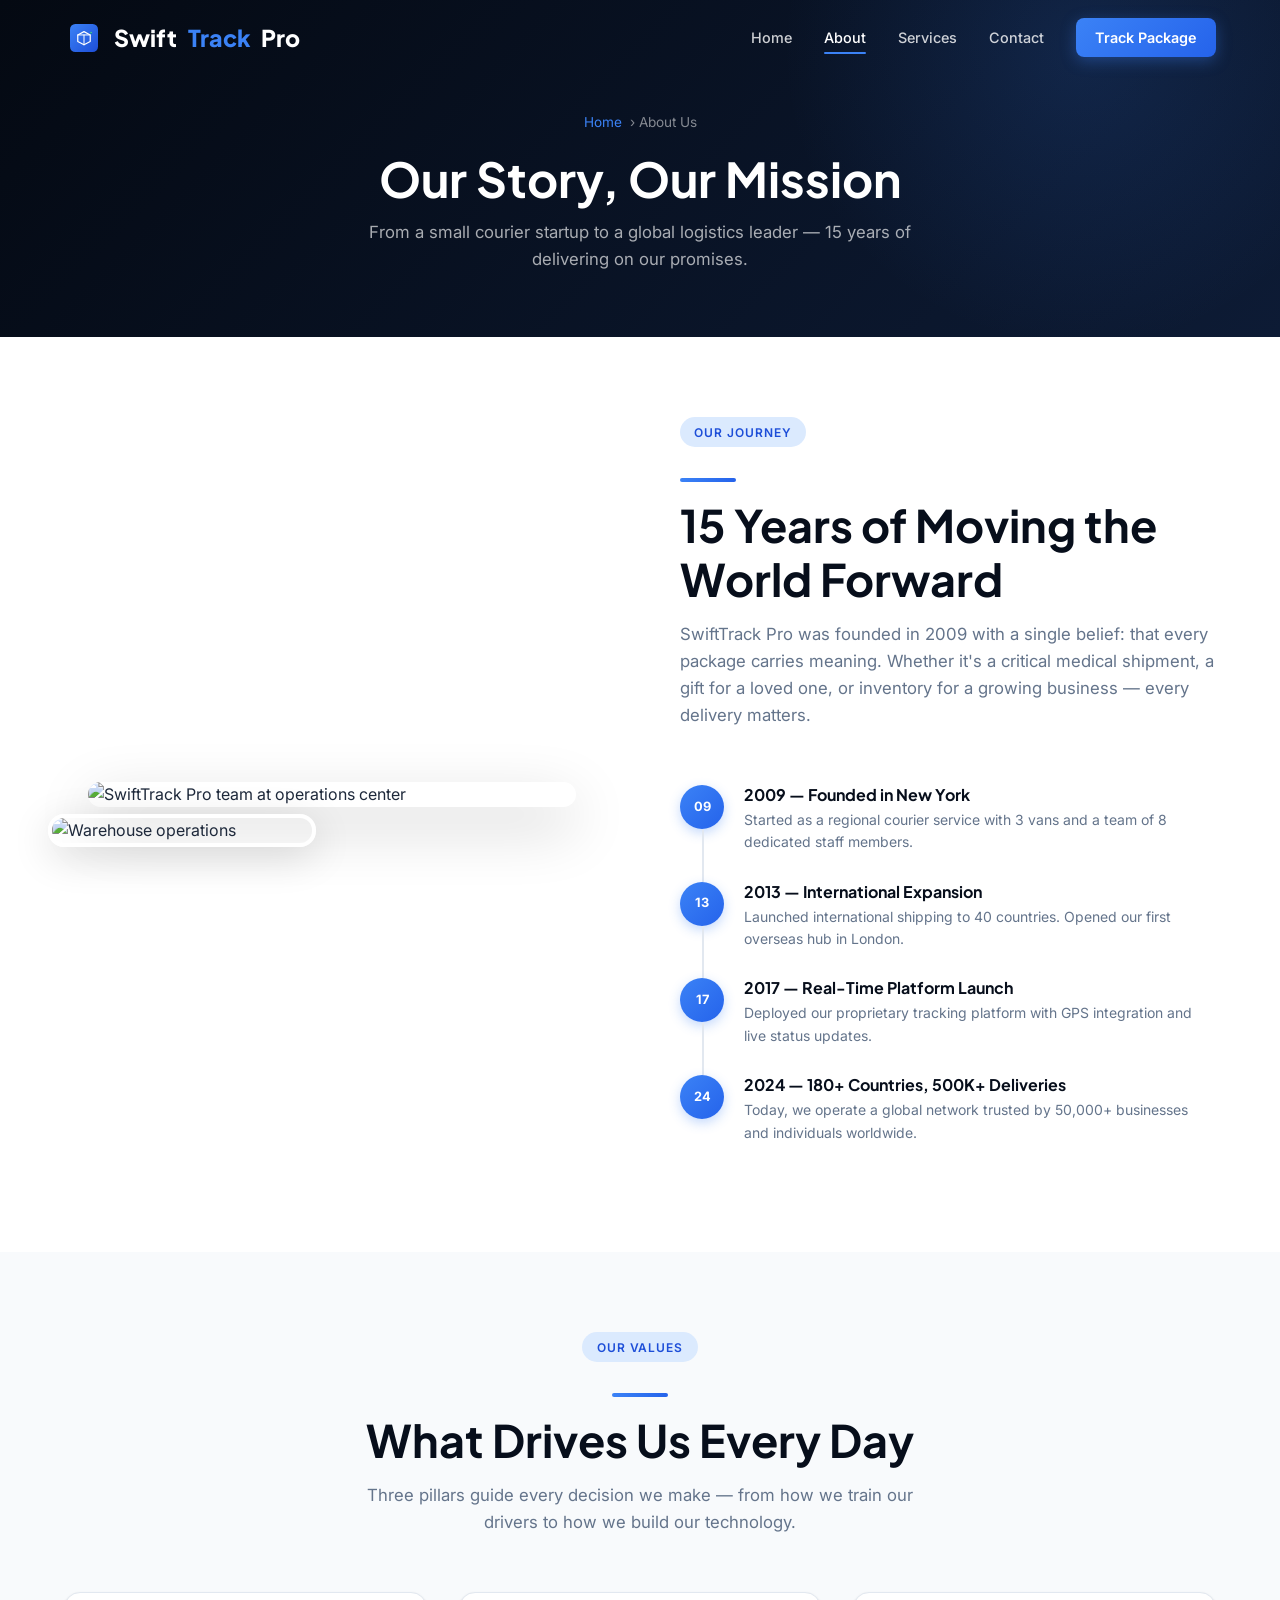
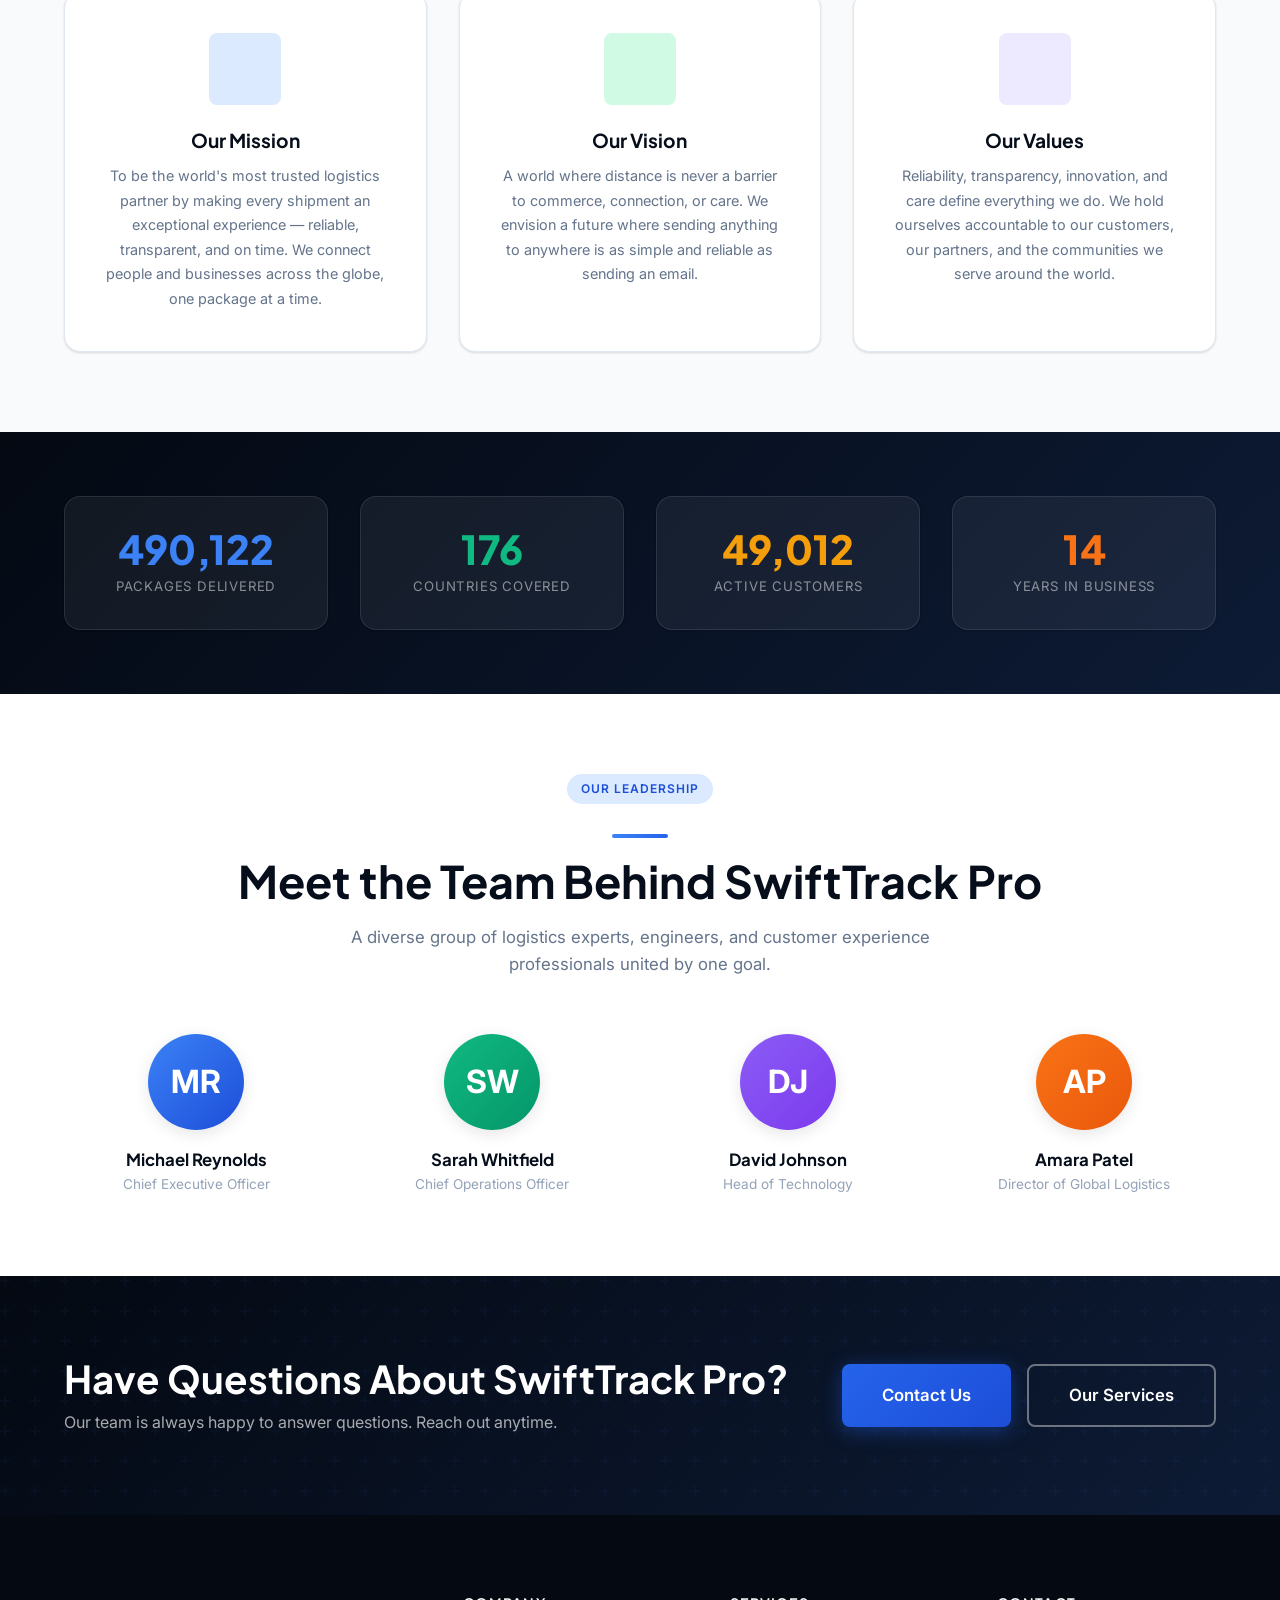
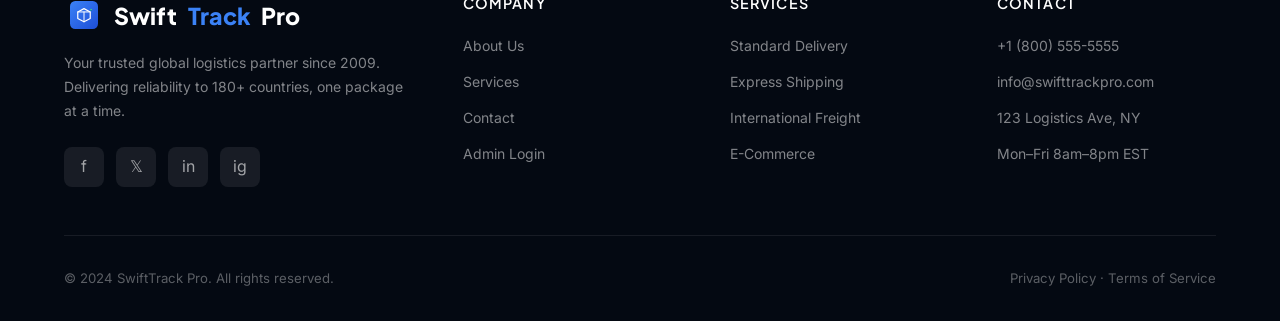
==== commit 09609a9d: "udate of swift track" ====
--- a/about.html
+++ b/about.html
@@ -6,14 +6,34 @@
   <title>About Us — SwiftTrack Pro</title>
   <meta name="description" content="Learn the story behind SwiftTrack Pro — our mission, team, and 15 years of delivering trust across 180 countries." />
   <link rel="stylesheet" href="css/style.css" />
-  <link rel="icon" href="data:image/svg+xml,<svg xmlns='http://www.w3.org/2000/svg' viewBox='0 0 100 100'><text y='.9em' font-size='90'>📦</text></svg>" />
+  <link rel="icon" type="image/svg+xml" href="favicon.svg" />
 </head>
 <body>
 
 <!-- NAVBAR -->
 <nav class="navbar transparent">
   <div class="container navbar-inner">
-    <a href="index.html" class="logo"><div class="logo-icon">📦</div>Swift<span>Track</span> Pro</a>
+    <a href="index.html" class="logo"><div class="logo-icon"><svg xmlns="http://www.w3.org/2000/svg" viewBox="0 0 512 512" width="28" height="28" style="display:block">
+        <defs>
+          <linearGradient id="logoBg" x1="0%" y1="0%" x2="100%" y2="100%">
+            <stop offset="0%" style="stop-color:#3b82f6"/>
+            <stop offset="100%" style="stop-color:#1d4ed8"/>
+          </linearGradient>
+          <linearGradient id="logoAccent" x1="0%" y1="0%" x2="100%" y2="100%">
+            <stop offset="0%" style="stop-color:#10b981"/>
+            <stop offset="100%" style="stop-color:#059669"/>
+          </linearGradient>
+        </defs>
+        <rect width="512" height="512" rx="96" fill="url(#logoBg)"/>
+        <path d="M256 140 L370 200 L370 320 L256 380 L142 320 L142 200 Z" fill="none" stroke="white" stroke-width="22" stroke-linejoin="round"/>
+        <line x1="142" y1="200" x2="370" y2="200" stroke="white" stroke-width="18" stroke-linecap="round"/>
+        <line x1="256" y1="200" x2="256" y2="380" stroke="white" stroke-width="18" stroke-linecap="round"/>
+        <line x1="90" y1="230" x2="128" y2="230" stroke="url(#logoAccent)" stroke-width="14" stroke-linecap="round"/>
+        <line x1="72" y1="265" x2="125" y2="265" stroke="url(#logoAccent)" stroke-width="14" stroke-linecap="round"/>
+        <line x1="90" y1="300" x2="128" y2="300" stroke="url(#logoAccent)" stroke-width="14" stroke-linecap="round"/>
+        <circle cx="385" cy="158" r="18" fill="url(#logoAccent)"/>
+        <circle cx="385" cy="158" r="8" fill="white"/>
+      </svg></div>Swift<span>Track</span> Pro</a>
     <div class="nav-links">
       <a href="index.html">Home</a>
       <a href="about.html" class="active">About</a>
@@ -25,7 +45,7 @@
   </div>
 </nav>
 <div class="mobile-nav" id="mobile-nav">
-  <button class="mobile-close" id="mobile-close">✕</button>
+  <button class="mobile-close" id="mobile-close"><i data-lucide="x" style="width:1.2em; height:1.2em; vertical-align:-0.2em; display:inline-block;"></i></button>
   <a href="index.html">Home</a><a href="about.html">About</a><a href="services.html">Services</a><a href="contact.html">Contact</a>
   <a href="track.html" style="color:var(--blue-light)">Track Package</a>
 </div>
@@ -98,17 +118,17 @@
     </div>
     <div class="mission-cards">
       <div class="mission-card" data-animate data-delay="1">
-        <div class="mission-card-icon" style="background:#dbeafe">🎯</div>
+        <div class="mission-card-icon" style="background:#dbeafe"><i data-lucide="target" style="width:1.2em; height:1.2em; vertical-align:-0.2em; display:inline-block;"></i></div>
         <h3>Our Mission</h3>
         <p>To be the world's most trusted logistics partner by making every shipment an exceptional experience — reliable, transparent, and on time. We connect people and businesses across the globe, one package at a time.</p>
       </div>
       <div class="mission-card" data-animate data-delay="2">
-        <div class="mission-card-icon" style="background:#d1fae5">👁️</div>
+        <div class="mission-card-icon" style="background:#d1fae5"><i data-lucide="eye" style="width:1.2em; height:1.2em; vertical-align:-0.2em; display:inline-block;"></i>️</div>
         <h3>Our Vision</h3>
         <p>A world where distance is never a barrier to commerce, connection, or care. We envision a future where sending anything to anywhere is as simple and reliable as sending an email.</p>
       </div>
       <div class="mission-card" data-animate data-delay="3">
-        <div class="mission-card-icon" style="background:#ede9fe">💎</div>
+        <div class="mission-card-icon" style="background:#ede9fe"><i data-lucide="gem" style="width:1.2em; height:1.2em; vertical-align:-0.2em; display:inline-block;"></i></div>
         <h3>Our Values</h3>
         <p>Reliability, transparency, innovation, and care define everything we do. We hold ourselves accountable to our customers, our partners, and the communities we serve around the world.</p>
       </div>
@@ -195,7 +215,27 @@
   <div class="container">
     <div class="footer-grid">
       <div class="footer-brand">
-        <div class="logo" style="margin-bottom:1rem"><div class="logo-icon">📦</div>Swift<span>Track</span> Pro</div>
+        <div class="logo" style="margin-bottom:1rem"><div class="logo-icon"><svg xmlns="http://www.w3.org/2000/svg" viewBox="0 0 512 512" width="28" height="28" style="display:block">
+        <defs>
+          <linearGradient id="logoBg" x1="0%" y1="0%" x2="100%" y2="100%">
+            <stop offset="0%" style="stop-color:#3b82f6"/>
+            <stop offset="100%" style="stop-color:#1d4ed8"/>
+          </linearGradient>
+          <linearGradient id="logoAccent" x1="0%" y1="0%" x2="100%" y2="100%">
+            <stop offset="0%" style="stop-color:#10b981"/>
+            <stop offset="100%" style="stop-color:#059669"/>
+          </linearGradient>
+        </defs>
+        <rect width="512" height="512" rx="96" fill="url(#logoBg)"/>
+        <path d="M256 140 L370 200 L370 320 L256 380 L142 320 L142 200 Z" fill="none" stroke="white" stroke-width="22" stroke-linejoin="round"/>
+        <line x1="142" y1="200" x2="370" y2="200" stroke="white" stroke-width="18" stroke-linecap="round"/>
+        <line x1="256" y1="200" x2="256" y2="380" stroke="white" stroke-width="18" stroke-linecap="round"/>
+        <line x1="90" y1="230" x2="128" y2="230" stroke="url(#logoAccent)" stroke-width="14" stroke-linecap="round"/>
+        <line x1="72" y1="265" x2="125" y2="265" stroke="url(#logoAccent)" stroke-width="14" stroke-linecap="round"/>
+        <line x1="90" y1="300" x2="128" y2="300" stroke="url(#logoAccent)" stroke-width="14" stroke-linecap="round"/>
+        <circle cx="385" cy="158" r="18" fill="url(#logoAccent)"/>
+        <circle cx="385" cy="158" r="8" fill="white"/>
+      </svg></div>Swift<span>Track</span> Pro</div>
         <p>Your trusted global logistics partner since 2009. Delivering reliability to 180+ countries, one package at a time.</p>
         <div class="footer-socials">
           <a href="#" class="social-btn">f</a><a href="#" class="social-btn">𝕏</a>
@@ -214,5 +254,13 @@
 </footer>
 
 <script src="js/main.js"></script>
+
+  <!-- Lucide SVG Icons -->
+  <script src="https://unpkg.com/lucide@latest"></script>
+  <script>
+    if (window.lucide) {
+      window.lucide.createIcons();
+    }
+  </script>
 </body>
 </html>
--- a/css/style.css
+++ b/css/style.css
@@ -262,12 +262,12 @@
 }
 .logo-icon {
   width: 2.5rem; height: 2.5rem;
-  background: linear-gradient(135deg, var(--blue-light), var(--blue-mid));
   border-radius: .65rem;
   display: flex;
   align-items: center;
   justify-content: center;
-  font-size: 1.1rem;
+  overflow: hidden;
+  flex-shrink: 0;
 }
 .logo span { color: var(--blue-light); }
 
